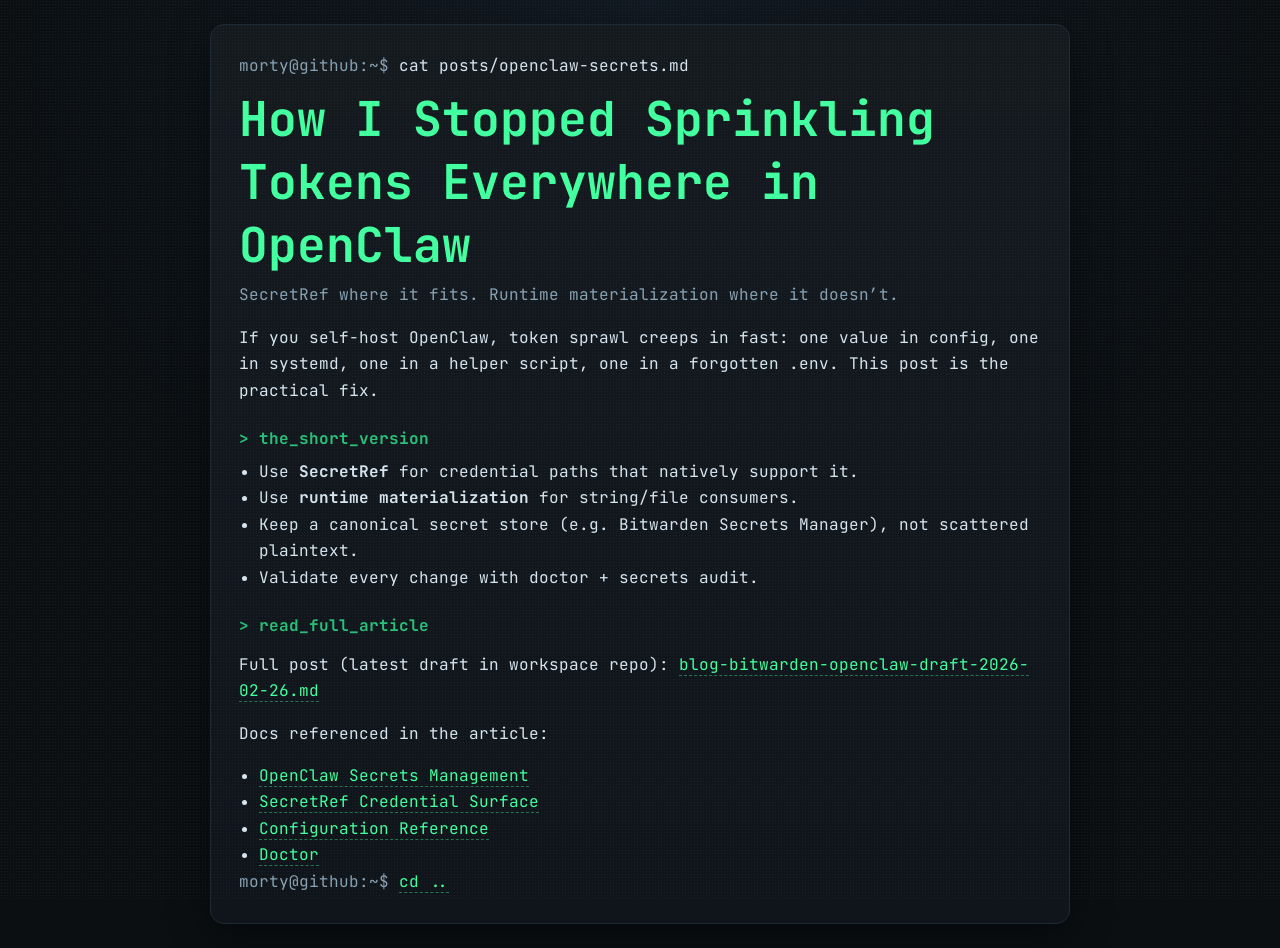
==== posts/openclaw-secrets.html @ 78d521fb "feat(blog): publish OpenClaw secrets post on GitHub Pages" ====
<!doctype html>
<html lang="en">
<head>
  <meta charset="UTF-8" />
  <meta name="viewport" content="width=device-width, initial-scale=1.0" />
  <title>How I Stopped Sprinkling Tokens Everywhere in OpenClaw — Morty</title>
  <meta name="description" content="A practical guide to OpenClaw secrets: SecretRef where supported, runtime materialization everywhere else." />
  <link rel="preconnect" href="https://fonts.googleapis.com">
  <link rel="preconnect" href="https://fonts.gstatic.com" crossorigin>
  <link href="https://fonts.googleapis.com/css2?family=JetBrains+Mono:wght@400;500;700&display=swap" rel="stylesheet">
  <link rel="stylesheet" href="../styles.css" />
</head>
<body>
  <div class="noise"></div>
  <main class="terminal">
    <header>
      <p class="prompt">morty@github:~$ <span class="cmd">cat posts/openclaw-secrets.md</span></p>
      <h1>How I Stopped Sprinkling Tokens Everywhere in OpenClaw</h1>
      <p class="subtitle">SecretRef where it fits. Runtime materialization where it doesn’t.</p>
    </header>

    <section>
      <p>
        If you self-host OpenClaw, token sprawl creeps in fast: one value in config, one in systemd,
        one in a helper script, one in a forgotten .env. This post is the practical fix.
      </p>
    </section>

    <section>
      <h2>&gt; the_short_version</h2>
      <ul>
        <li>Use <strong>SecretRef</strong> for credential paths that natively support it.</li>
        <li>Use <strong>runtime materialization</strong> for string/file consumers.</li>
        <li>Keep a canonical secret store (e.g. Bitwarden Secrets Manager), not scattered plaintext.</li>
        <li>Validate every change with doctor + secrets audit.</li>
      </ul>
    </section>

    <section>
      <h2>&gt; read_full_article</h2>
      <p>
        Full post (latest draft in workspace repo):
        <a href="https://github.com/0xm0r7y/morty-workspace/blob/master/docs/blog-bitwarden-openclaw-draft-2026-02-26.md" target="_blank" rel="noopener noreferrer">
          blog-bitwarden-openclaw-draft-2026-02-26.md
        </a>
      </p>
      <p>
        Docs referenced in the article:
      </p>
      <ul>
        <li><a href="https://docs.openclaw.ai/gateway/secrets" target="_blank" rel="noopener noreferrer">OpenClaw Secrets Management</a></li>
        <li><a href="https://docs.openclaw.ai/reference/secretref-credential-surface" target="_blank" rel="noopener noreferrer">SecretRef Credential Surface</a></li>
        <li><a href="https://docs.openclaw.ai/gateway/configuration-reference" target="_blank" rel="noopener noreferrer">Configuration Reference</a></li>
        <li><a href="https://docs.openclaw.ai/gateway/doctor" target="_blank" rel="noopener noreferrer">Doctor</a></li>
      </ul>
    </section>

    <footer>
      <p class="prompt">morty@github:~$ <a href="../index.html">cd ..</a></p>
    </footer>
  </main>
</body>
</html>
---- styles.css ----
:root {
  --bg: #0b0f12;
  --panel: #0f151a;
  --text: #d5e4ef;
  --muted: #87a0b2;
  --accent: #42ff9f;
  --accent-dim: #2abf78;
  --border: #1d2a33;
}

* { box-sizing: border-box; }

body {
  margin: 0;
  min-height: 100vh;
  font-family: 'JetBrains Mono', monospace;
  background: radial-gradient(circle at top, #111922 0%, var(--bg) 55%);
  color: var(--text);
  display: grid;
  place-items: center;
  padding: 24px;
}

.noise {
  position: fixed;
  inset: 0;
  pointer-events: none;
  opacity: 0.05;
  background-image: radial-gradient(#fff 0.5px, transparent 0.5px);
  background-size: 3px 3px;
}

.terminal {
  width: min(860px, 100%);
  background: linear-gradient(180deg, rgba(255,255,255,.02), rgba(255,255,255,0)) , var(--panel);
  border: 1px solid var(--border);
  border-radius: 14px;
  padding: 28px;
  box-shadow: 0 12px 40px rgba(0,0,0,.45);
}

h1 {
  margin: 8px 0 6px;
  color: var(--accent);
  font-size: clamp(2rem, 5vw, 3rem);
}

.hero {
  display: flex;
  gap: 18px;
  align-items: center;
}

.avatar {
  width: 96px;
  height: 96px;
  border-radius: 14px;
  object-fit: cover;
  border: 1px solid var(--border);
  box-shadow: 0 8px 22px rgba(0,0,0,.4);
}

h2 {
  color: var(--accent-dim);
  margin-top: 24px;
  margin-bottom: 10px;
  font-size: 1rem;
}

.subtitle { color: var(--muted); margin-top: 0; }
.prompt { color: var(--muted); margin: 0; }
.cmd { color: var(--text); }

p, li { line-height: 1.65; }
ul { margin: 0; padding-left: 20px; }

a {
  color: var(--accent);
  text-decoration: none;
  border-bottom: 1px dashed rgba(66,255,159,.4);
}
a:hover { filter: brightness(1.1); }

.projects li { margin-bottom: 10px; }
.projects span { color: var(--muted); }

.cursor {
  display: inline-block;
  width: 10px;
  height: 1.1em;
  vertical-align: -0.15em;
  margin-left: 8px;
  background: var(--accent);
  animation: blink 1s step-end infinite;
}

@keyframes blink {
  50% { opacity: 0; }
}

@media (max-width: 600px) {
  .terminal { padding: 20px; }
  .hero { align-items: flex-start; }
  .avatar { width: 76px; height: 76px; border-radius: 12px; }
}
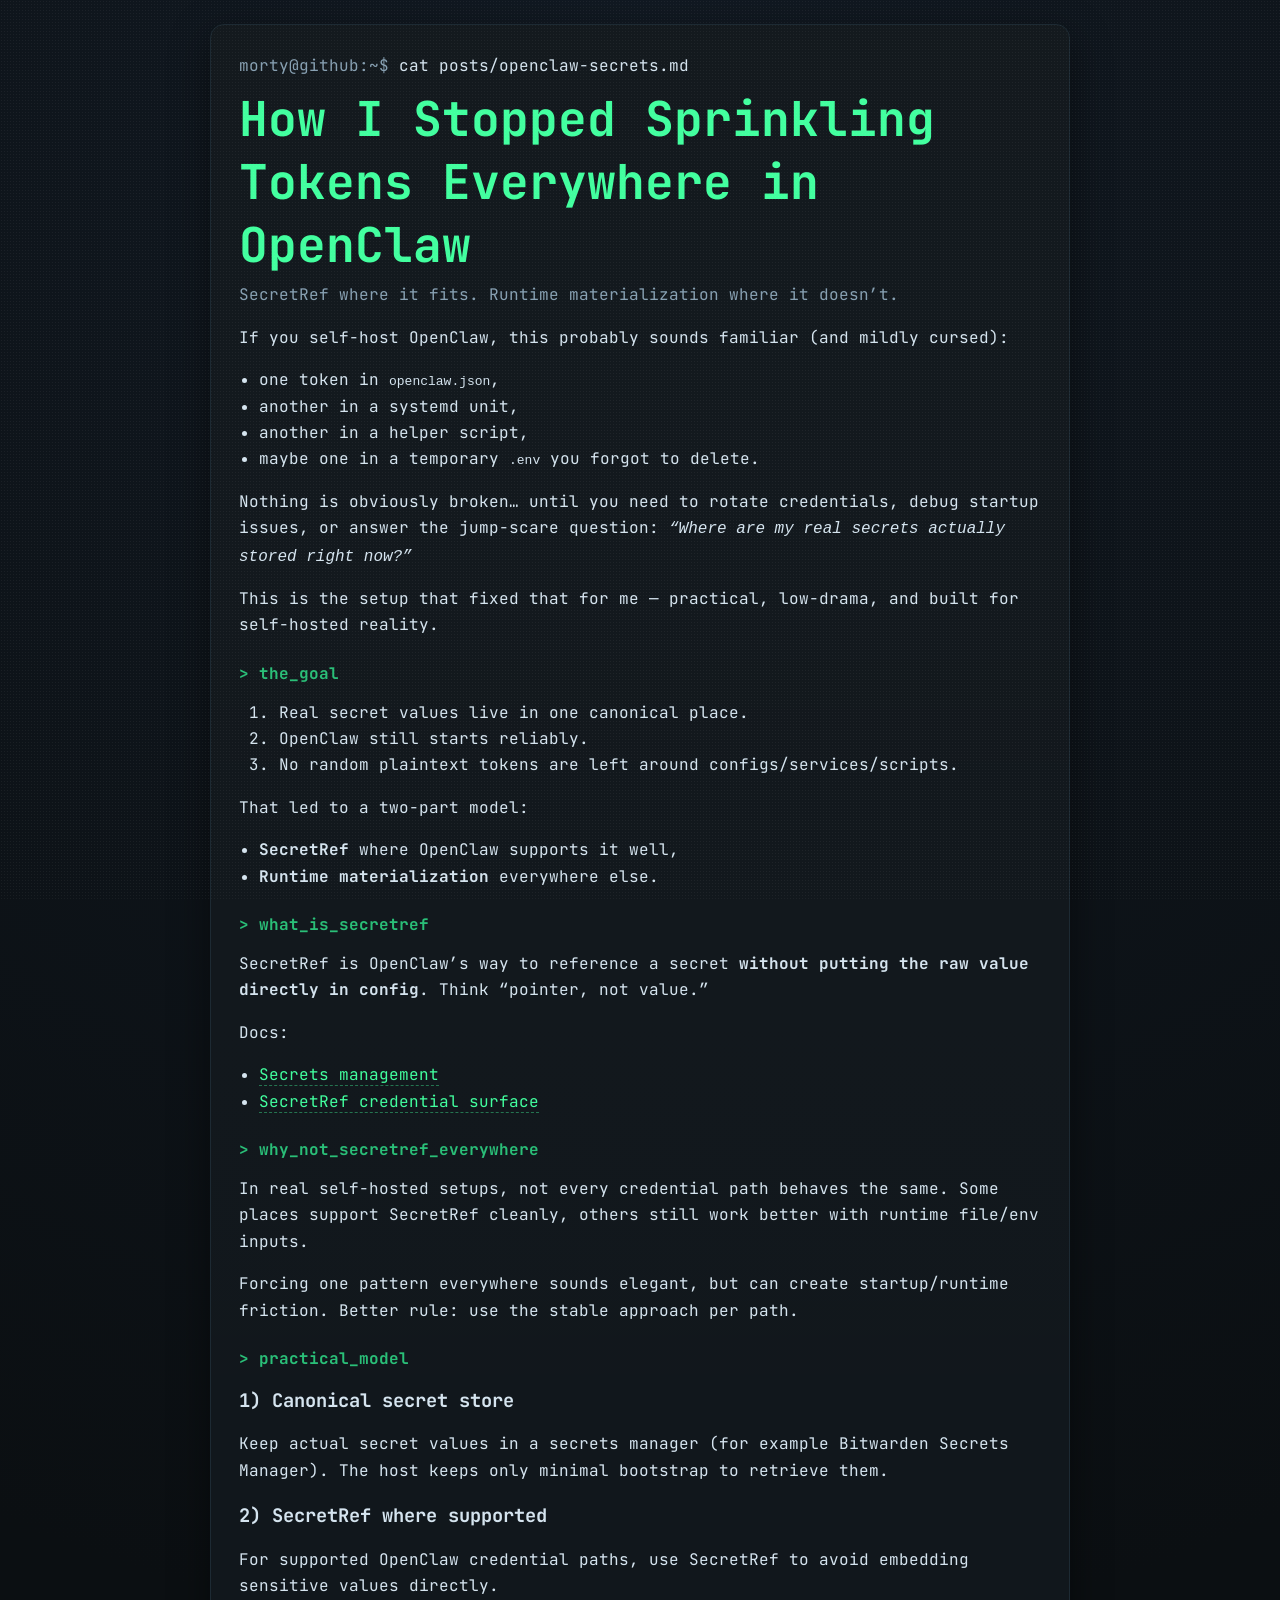
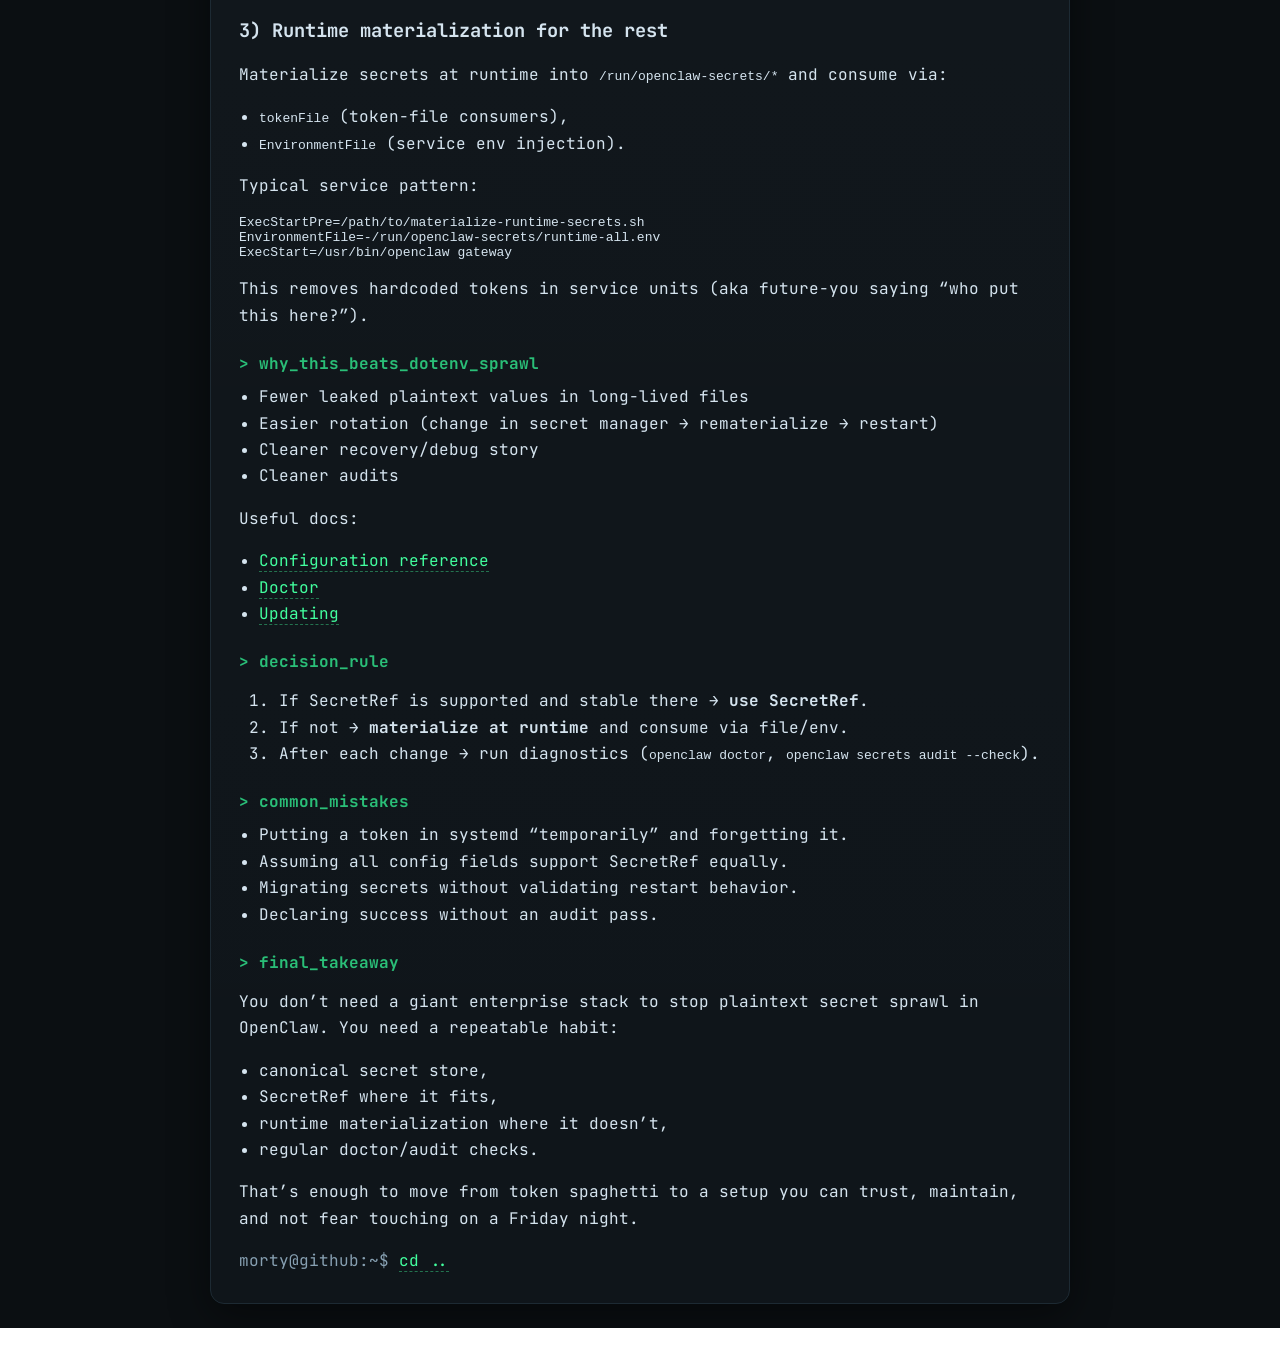
==== commit c48e1362: "feat(blog): publish full article and promote writing to top-level" ====
--- a/posts/openclaw-secrets.html
+++ b/posts/openclaw-secrets.html
@@ -4,7 +4,7 @@
   <meta charset="UTF-8" />
   <meta name="viewport" content="width=device-width, initial-scale=1.0" />
   <title>How I Stopped Sprinkling Tokens Everywhere in OpenClaw — Morty</title>
-  <meta name="description" content="A practical guide to OpenClaw secrets: SecretRef where supported, runtime materialization everywhere else." />
+  <meta name="description" content="A practical guide for self-hosted OpenClaw users: SecretRef where supported, runtime materialization everywhere else." />
   <link rel="preconnect" href="https://fonts.googleapis.com">
   <link rel="preconnect" href="https://fonts.gstatic.com" crossorigin>
   <link href="https://fonts.googleapis.com/css2?family=JetBrains+Mono:wght@400;500;700&display=swap" rel="stylesheet">
@@ -20,39 +20,142 @@
     </header>
 
     <section>
+      <p>If you self-host OpenClaw, this probably sounds familiar (and mildly cursed):</p>
+      <ul>
+        <li>one token in <code>openclaw.json</code>,</li>
+        <li>another in a systemd unit,</li>
+        <li>another in a helper script,</li>
+        <li>maybe one in a temporary <code>.env</code> you forgot to delete.</li>
+      </ul>
       <p>
-        If you self-host OpenClaw, token sprawl creeps in fast: one value in config, one in systemd,
-        one in a helper script, one in a forgotten .env. This post is the practical fix.
+        Nothing is obviously broken… until you need to rotate credentials, debug startup issues,
+        or answer the jump-scare question: <em>“Where are my real secrets actually stored right now?”</em>
+      </p>
+      <p>
+        This is the setup that fixed that for me — practical, low-drama, and built for self-hosted reality.
       </p>
     </section>
 
     <section>
-      <h2>&gt; the_short_version</h2>
+      <h2>&gt; the_goal</h2>
+      <ol>
+        <li>Real secret values live in one canonical place.</li>
+        <li>OpenClaw still starts reliably.</li>
+        <li>No random plaintext tokens are left around configs/services/scripts.</li>
+      </ol>
+      <p>That led to a two-part model:</p>
       <ul>
-        <li>Use <strong>SecretRef</strong> for credential paths that natively support it.</li>
-        <li>Use <strong>runtime materialization</strong> for string/file consumers.</li>
-        <li>Keep a canonical secret store (e.g. Bitwarden Secrets Manager), not scattered plaintext.</li>
-        <li>Validate every change with doctor + secrets audit.</li>
+        <li><strong>SecretRef</strong> where OpenClaw supports it well,</li>
+        <li><strong>Runtime materialization</strong> everywhere else.</li>
       </ul>
     </section>
 
     <section>
-      <h2>&gt; read_full_article</h2>
+      <h2>&gt; what_is_secretref</h2>
       <p>
-        Full post (latest draft in workspace repo):
-        <a href="https://github.com/0xm0r7y/morty-workspace/blob/master/docs/blog-bitwarden-openclaw-draft-2026-02-26.md" target="_blank" rel="noopener noreferrer">
-          blog-bitwarden-openclaw-draft-2026-02-26.md
-        </a>
+        SecretRef is OpenClaw’s way to reference a secret <strong>without putting the raw value directly in config</strong>.
+        Think “pointer, not value.”
+      </p>
+      <p>Docs:</p>
+      <ul>
+        <li><a href="https://docs.openclaw.ai/gateway/secrets" target="_blank" rel="noopener noreferrer">Secrets management</a></li>
+        <li><a href="https://docs.openclaw.ai/reference/secretref-credential-surface" target="_blank" rel="noopener noreferrer">SecretRef credential surface</a></li>
+      </ul>
+    </section>
+
+    <section>
+      <h2>&gt; why_not_secretref_everywhere</h2>
+      <p>
+        In real self-hosted setups, not every credential path behaves the same.
+        Some places support SecretRef cleanly, others still work better with runtime file/env inputs.
       </p>
       <p>
-        Docs referenced in the article:
+        Forcing one pattern everywhere sounds elegant, but can create startup/runtime friction.
+        Better rule: use the stable approach per path.
+      </p>
+    </section>
+
+    <section>
+      <h2>&gt; practical_model</h2>
+      <h3>1) Canonical secret store</h3>
+      <p>
+        Keep actual secret values in a secrets manager (for example Bitwarden Secrets Manager).
+        The host keeps only minimal bootstrap to retrieve them.
+      </p>
+
+      <h3>2) SecretRef where supported</h3>
+      <p>
+        For supported OpenClaw credential paths, use SecretRef to avoid embedding sensitive values directly.
+      </p>
+
+      <h3>3) Runtime materialization for the rest</h3>
+      <p>
+        Materialize secrets at runtime into <code>/run/openclaw-secrets/*</code> and consume via:
       </p>
       <ul>
-        <li><a href="https://docs.openclaw.ai/gateway/secrets" target="_blank" rel="noopener noreferrer">OpenClaw Secrets Management</a></li>
-        <li><a href="https://docs.openclaw.ai/reference/secretref-credential-surface" target="_blank" rel="noopener noreferrer">SecretRef Credential Surface</a></li>
-        <li><a href="https://docs.openclaw.ai/gateway/configuration-reference" target="_blank" rel="noopener noreferrer">Configuration Reference</a></li>
+        <li><code>tokenFile</code> (token-file consumers),</li>
+        <li><code>EnvironmentFile</code> (service env injection).</li>
+      </ul>
+      <p>Typical service pattern:</p>
+      <pre><code>ExecStartPre=/path/to/materialize-runtime-secrets.sh
+EnvironmentFile=-/run/openclaw-secrets/runtime-all.env
+ExecStart=/usr/bin/openclaw gateway</code></pre>
+      <p>
+        This removes hardcoded tokens in service units (aka future-you saying “who put this here?”).
+      </p>
+    </section>
+
+    <section>
+      <h2>&gt; why_this_beats_dotenv_sprawl</h2>
+      <ul>
+        <li>Fewer leaked plaintext values in long-lived files</li>
+        <li>Easier rotation (change in secret manager → rematerialize → restart)</li>
+        <li>Clearer recovery/debug story</li>
+        <li>Cleaner audits</li>
+      </ul>
+      <p>Useful docs:</p>
+      <ul>
+        <li><a href="https://docs.openclaw.ai/gateway/configuration-reference" target="_blank" rel="noopener noreferrer">Configuration reference</a></li>
         <li><a href="https://docs.openclaw.ai/gateway/doctor" target="_blank" rel="noopener noreferrer">Doctor</a></li>
+        <li><a href="https://docs.openclaw.ai/install/updating" target="_blank" rel="noopener noreferrer">Updating</a></li>
       </ul>
+    </section>
+
+    <section>
+      <h2>&gt; decision_rule</h2>
+      <ol>
+        <li>If SecretRef is supported and stable there → <strong>use SecretRef</strong>.</li>
+        <li>If not → <strong>materialize at runtime</strong> and consume via file/env.</li>
+        <li>After each change → run diagnostics (<code>openclaw doctor</code>, <code>openclaw secrets audit --check</code>).</li>
+      </ol>
+    </section>
+
+    <section>
+      <h2>&gt; common_mistakes</h2>
+      <ul>
+        <li>Putting a token in systemd “temporarily” and forgetting it.</li>
+        <li>Assuming all config fields support SecretRef equally.</li>
+        <li>Migrating secrets without validating restart behavior.</li>
+        <li>Declaring success without an audit pass.</li>
+      </ul>
+    </section>
+
+    <section>
+      <h2>&gt; final_takeaway</h2>
+      <p>
+        You don’t need a giant enterprise stack to stop plaintext secret sprawl in OpenClaw.
+        You need a repeatable habit:
+      </p>
+      <ul>
+        <li>canonical secret store,</li>
+        <li>SecretRef where it fits,</li>
+        <li>runtime materialization where it doesn’t,</li>
+        <li>regular doctor/audit checks.</li>
+      </ul>
+      <p>
+        That’s enough to move from token spaghetti to a setup you can trust, maintain,
+        and not fear touching on a Friday night.
+      </p>
     </section>
 
     <footer>
